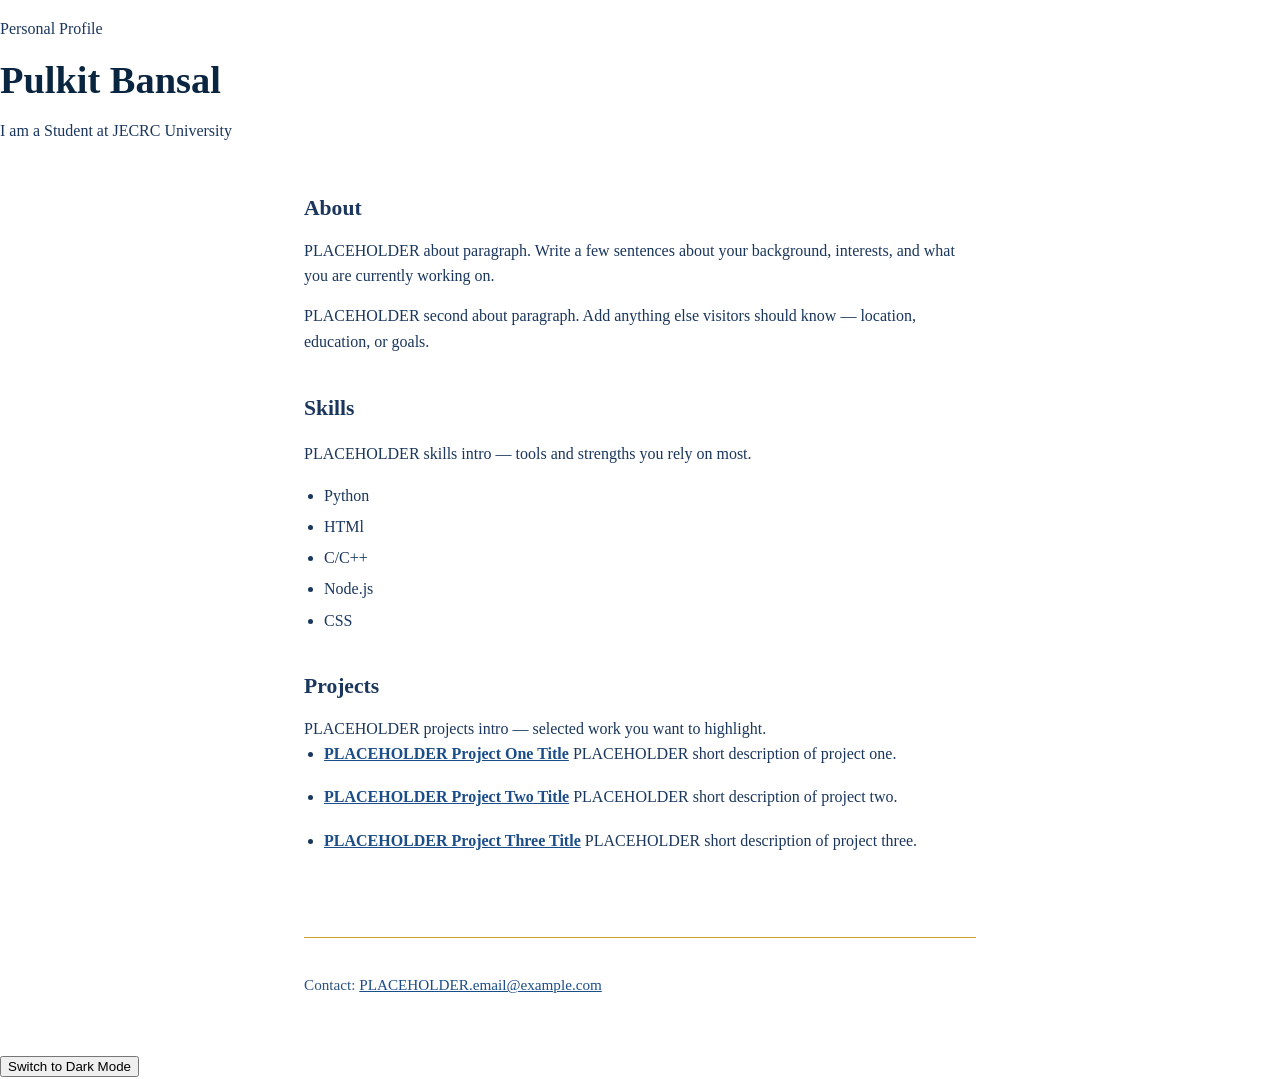
==== Portfolio/index.html @ 15360a72 "Intial portfolio project" ====
<!DOCTYPE html>
<html lang="en">
<head>
  <meta charset="UTF-8">
  <meta name="viewport" content="width=device-width, initial-scale=1.0">
  <title>Pulkit Bansal — Personal Profile</title>
  <link rel="preconnect" href="https://fonts.googleapis.com">
  <link rel="preconnect" href="https://fonts.gstatic.com" crossorigin>
  <link href="https://fonts.googleapis.com/css2?family=Figtree:wght@400;500;600&family=Syne:wght@600;700;800&display=swap" rel="stylesheet">
  <link rel="stylesheet" href="style.css">
</head>
<body>
  <div class="page-bg" aria-hidden="true"></div>

  <header class="hero">
    <p class="hero-label">Personal Profile</p>
    <h1>Pulkit Bansal</h1>
    <p class="hero-lead">
    I am a Student at JECRC University
    </p>
  </header>

  <main>
    <section class="about" id="about" aria-labelledby="about-heading">
      <h2 id="about-heading">About</h2>
      <p>
        PLACEHOLDER about paragraph. Write a few sentences about your background,
        interests, and what you are currently working on.
      </p>
      <p>
        PLACEHOLDER second about paragraph. Add anything else visitors should know —
        location, education, or goals.
      </p>
    </section>

    <section class="skills" id="skills" aria-labelledby="skills-heading">
      <h2 id="skills-heading">Skills</h2>
      <p class="section-lead">PLACEHOLDER skills intro — tools and strengths you rely on most.</p>
      <ul class="skills-list">
        <li>Python</li>
        <li>HTMl</li>
        <li>C/C++</li>
        <li>Node.js</li>
        <li>CSS</li>
      </ul>
    </section>

    <section class="projects" id="projects" aria-labelledby="projects-heading">
      <h2 id="projects-heading">Projects</h2>
      <p class="section-lead">PLACEHOLDER projects intro — selected work you want to highlight.</p>
      <ul class="projects-list">
        <li>
          <a href="https://PLACEHOLDER-project-one.example.com">PLACEHOLDER Project One Title</a>
          <span>PLACEHOLDER short description of project one.</span>
        </li>
        <li>
          <a href="https://PLACEHOLDER-project-two.example.com">PLACEHOLDER Project Two Title</a>
          <span>PLACEHOLDER short description of project two.</span>
        </li>
        <li>
          <a href="https://PLACEHOLDER-project-three.example.com">PLACEHOLDER Project Three Title</a>
          <span>PLACEHOLDER short description of project three.</span>
        </li>
      </ul>
    </section>
  </main>

  <footer class="site-footer">
    <p>Contact: <a href="mailto:PLACEHOLDER.email@example.com">PLACEHOLDER.email@example.com</a></p>
  </footer>
  <button id="themeToggle">Switch to Dark Mode</button>
  <script src="script.js"></script>
</body>
</html>
---- Portfolio/style.css ----
*,
*::before,
*::after {
  box-sizing: border-box;
}

html {
  font-size: 100%;
}

body {
  margin: 0;
  min-height: 100vh;
  font-family: Georgia, "Times New Roman", serif;
  line-height: 1.6;
  color: #1a365d;
  background: #ffffff;
}

.site-header,
main,
.site-footer {
  width: min(42rem, calc(100% - 2rem));
  margin-inline: auto;
}

.site-header {
  padding: 3rem 0 1.5rem;
  border-bottom: 2px solid #c9a227;
}

.eyebrow {
  margin: 0 0 0.5rem;
  font-family: "Segoe UI", Tahoma, sans-serif;
  font-size: 0.8rem;
  letter-spacing: 0.16em;
  text-transform: uppercase;
  color: #c9a227;
}

h1 {
  margin: 0 0 0.4rem;
  font-size: 2.4rem;
  line-height: 1.15;
  color: #0a2540;
}

.tagline {
  margin: 0;
  font-size: 1.05rem;
  color: #2c5282;
}
.dark-mode {
    background-color: #222;
    color: white;
}

main {
  padding: 2rem 0 3rem;
}

section {
  margin-bottom: 2.25rem;
}

h2 {
  margin: 0 0 0.75rem;
  font-size: 1.35rem;
  color: #1b365d;
}

.about p {
  margin: 0 0 0.9rem;
}

.about p:last-child {
  margin-bottom: 0;
}

.skills ul,
.projects ul {
  margin: 0;
  padding-left: 1.25rem;
}

.skills li {
  margin-bottom: 0.35rem;
}

.projects li {
  margin-bottom: 1.1rem;
}

a {
  display: inline-block;
  color: #1b4d89;
  transition: transform 0.2s ease, color 0.2s ease;
}

a:hover {
  text-decoration: underline;
  transform: scale(1.02);
}

.projects a {
  color: #1b4d89;
  font-weight: 700;
  text-decoration: underline;
}

.projects a:hover,
.projects a:focus {
  color: #c9a227;
}

.projects p {
  margin: 0.3rem 0 0;
}

.site-footer {
  padding: 1.25rem 0 2.5rem;
  border-top: 1px solid #c9a227;
  color: #2c5282;
  font-size: 0.95rem;
}

@media (max-width: 640px) {
  h1 {
    font-size: 1.9rem;
  }
}
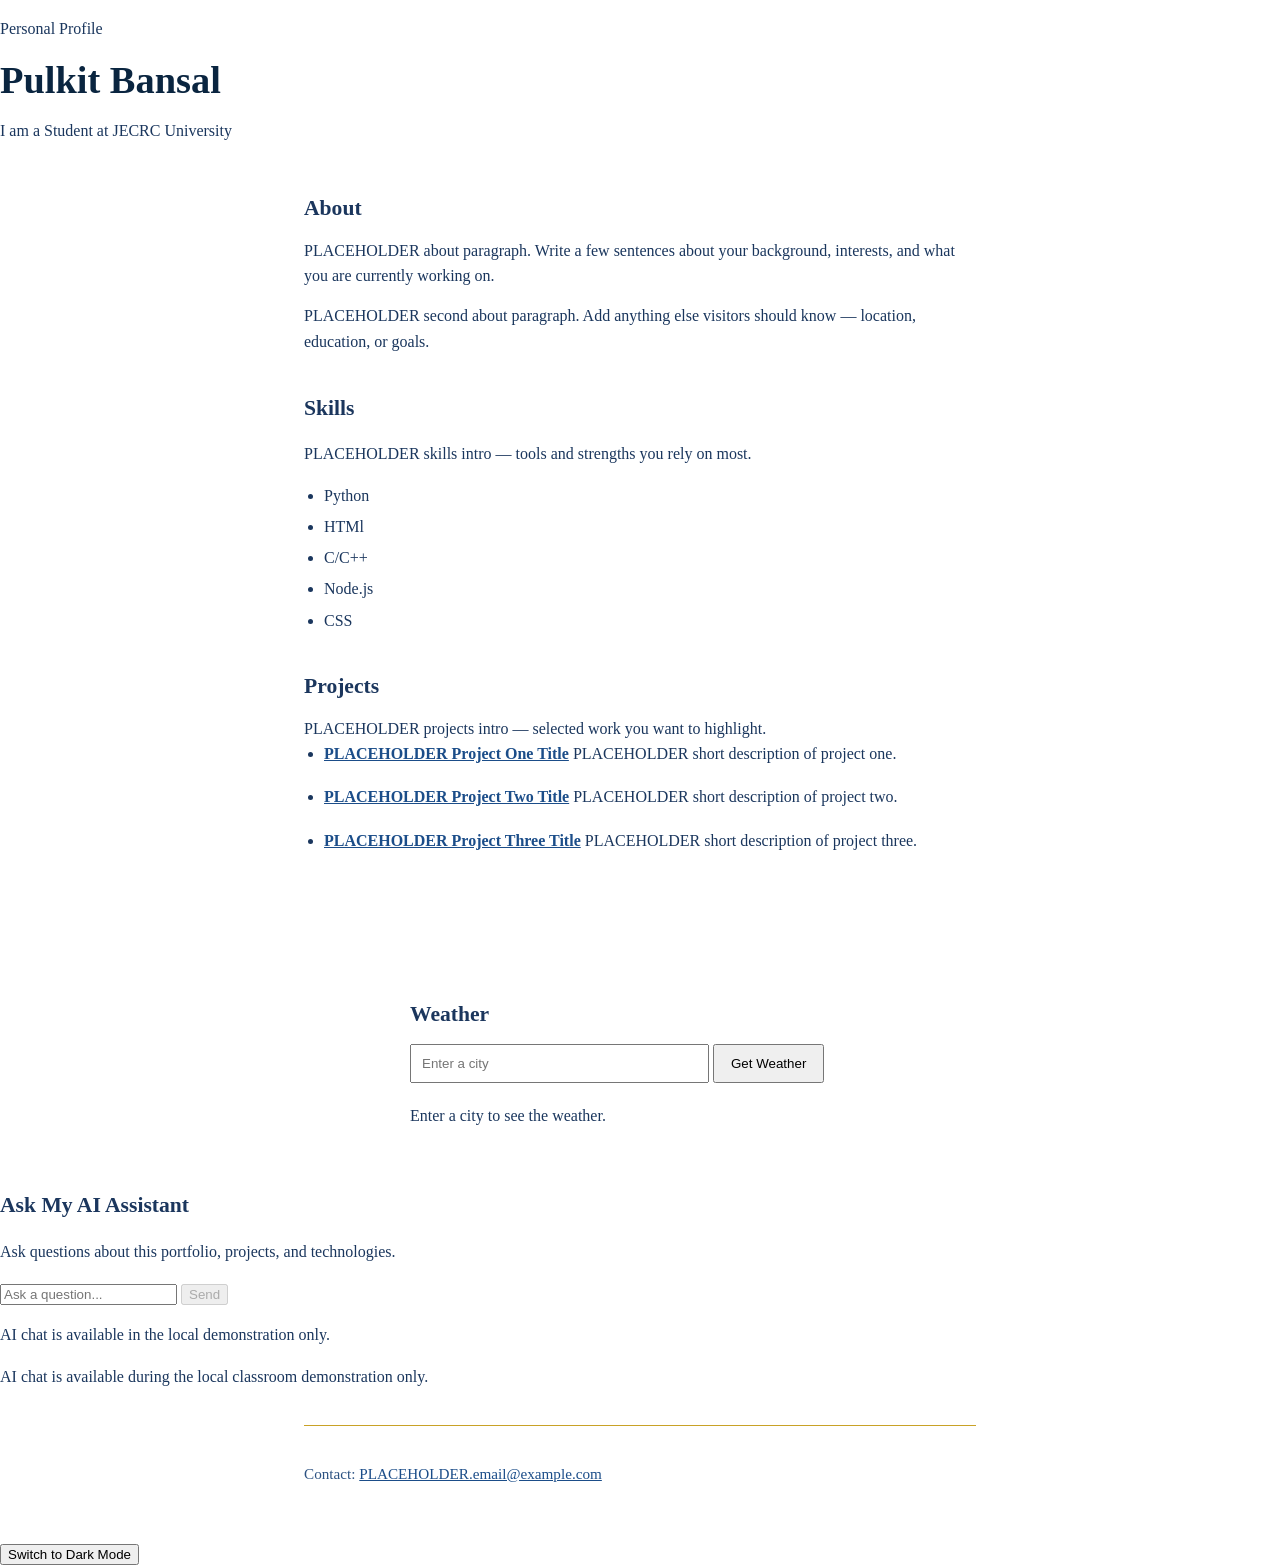
==== commit 12b4af21: "Remove secret config file" ====
--- a/Portfolio/index.html
+++ b/Portfolio/index.html
@@ -8,6 +8,7 @@
   <link rel="preconnect" href="https://fonts.gstatic.com" crossorigin>
   <link href="https://fonts.googleapis.com/css2?family=Figtree:wght@400;500;600&family=Syne:wght@600;700;800&display=swap" rel="stylesheet">
   <link rel="stylesheet" href="style.css">
+  <link rel="stylesheet" href="chatbot.css">
 </head>
 <body>
   <div class="page-bg" aria-hidden="true"></div>
@@ -65,10 +66,64 @@
     </section>
   </main>
 
+
+  <section id="weather">
+    <h2>Weather</h2>
+
+    <input
+        type="text"
+        id="cityInput"
+        placeholder="Enter a city"
+    >
+
+    <button id="weatherButton">
+        Get Weather
+    </button>
+
+    <div id="weatherResult">
+        Enter a city to see the weather.
+    </div>
+</section>
+
+<section id="aiChatSection" class="ai-chat">
+  <h2>Ask My AI Assistant</h2>
+
+  <p>
+    Ask questions about this portfolio,
+    projects, and technologies.
+  </p>
+
+  <div
+    id="chatMessages"
+    aria-live="polite"
+  ></div>
+
+  <div class="chat-controls">
+    <input
+      type="text"
+      id="userInput"
+      placeholder="Ask a question..."
+    />
+
+    <button id="sendButton" type="button">
+      Send
+    </button>
+  </div>
+
+  <p id="chatStatus" role="status"></p>
+
+  <p class="chat-note">
+    AI chat is available during the local
+    classroom demonstration only.
+  </p>
+</section>
+
   <footer class="site-footer">
     <p>Contact: <a href="mailto:PLACEHOLDER.email@example.com">PLACEHOLDER.email@example.com</a></p>
   </footer>
   <button id="themeToggle">Switch to Dark Mode</button>
   <script src="script.js"></script>
+  <script src="config.js"></script>
+  <script src="chatbot.js"></script>
 </body>
 </html>
--- a/Portfolio/style.css
+++ b/Portfolio/style.css
@@ -16,6 +16,30 @@
   color: #1a365d;
   background: #ffffff;
 }
+
+
+
+#weather {
+  max-width: 500px;
+  margin: 40px auto;
+  padding: 20px;
+}
+
+#cityInput {
+  padding: 10px;
+  width: 65%;
+}
+
+#weatherButton {
+  padding: 10px 16px;
+  cursor: pointer;
+}
+
+#weatherResult {
+  margin-top: 20px;
+}
+
+
 
 .site-header,
 main,
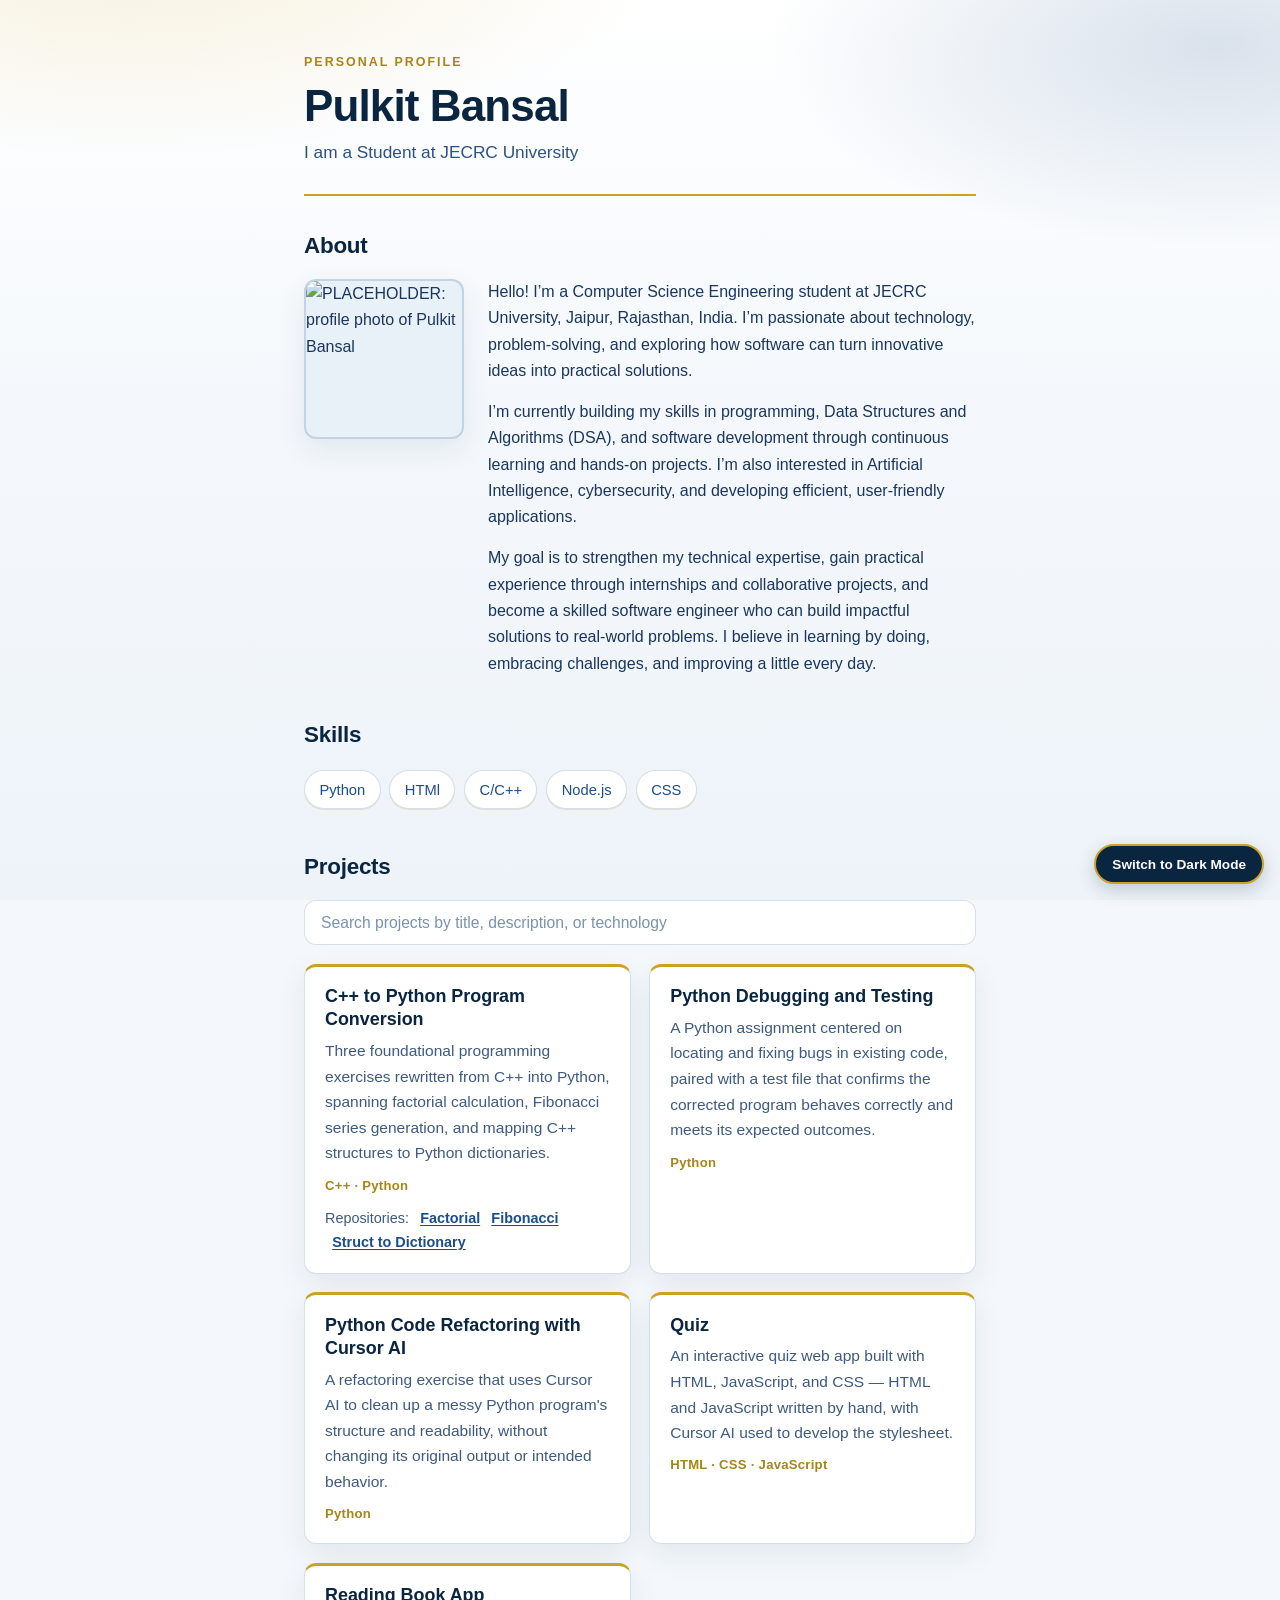
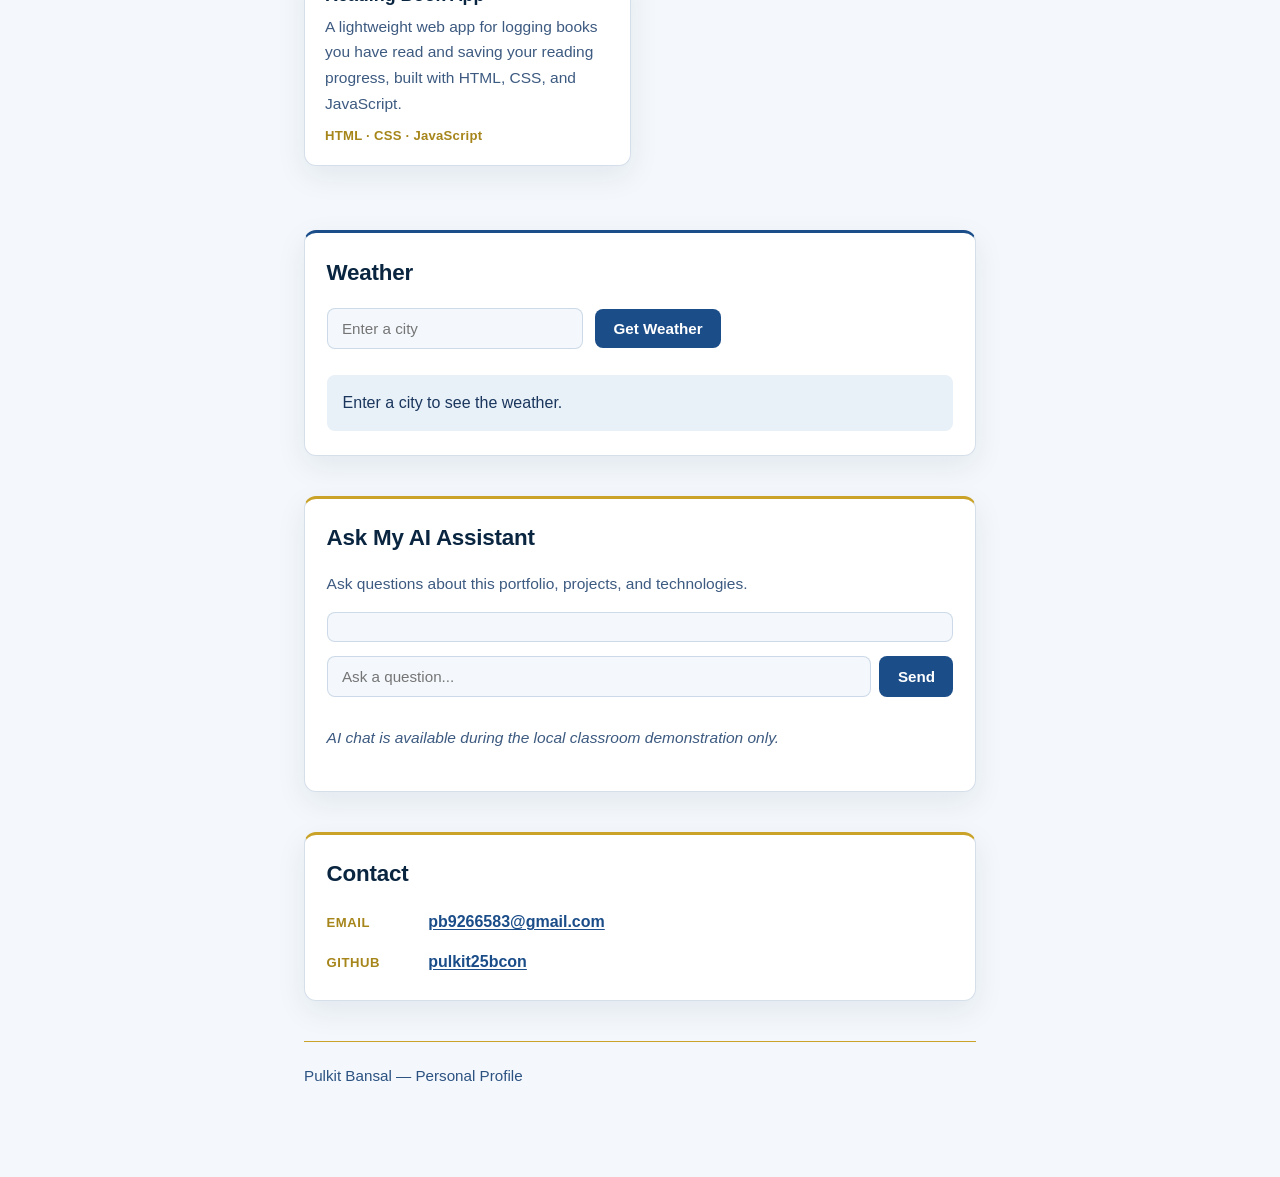
==== commit a8063e78: "Docs: Added Portfolio" ====
--- a/Portfolio/index.html
+++ b/Portfolio/index.html
@@ -24,19 +24,32 @@
   <main>
     <section class="about" id="about" aria-labelledby="about-heading">
       <h2 id="about-heading">About</h2>
-      <p>
-        PLACEHOLDER about paragraph. Write a few sentences about your background,
-        interests, and what you are currently working on.
-      </p>
-      <p>
-        PLACEHOLDER second about paragraph. Add anything else visitors should know —
-        location, education, or goals.
-      </p>
+      <div class="about-layout">
+        <!-- No profile image file found in the project; replace this path when you add one. -->
+        <img
+          class="about-photo"
+          src="images/PLACEHOLDER-profile.jpg"
+          alt="PLACEHOLDER: profile photo of Pulkit Bansal"
+          width="160"
+          height="160"
+        />
+        <div class="about-copy">
+          <p>
+            Hello! I’m a Computer Science Engineering student at JECRC University, Jaipur, Rajasthan, India. I’m passionate about technology, problem-solving, and exploring how software can turn innovative ideas into practical solutions.
+          </p>
+          <p>
+            I’m currently building my skills in programming, Data Structures and Algorithms (DSA), and software development through continuous learning and hands-on projects. I’m also interested in Artificial Intelligence, cybersecurity, and developing efficient, user-friendly applications.
+          </p>
+          <p>
+            My goal is to strengthen my technical expertise, gain practical experience through internships and collaborative projects, and become a skilled software engineer who can build impactful solutions to real-world problems. I believe in learning by doing, embracing challenges, and improving a little every day.
+          </p>
+        </div>
+      </div>
     </section>
 
     <section class="skills" id="skills" aria-labelledby="skills-heading">
       <h2 id="skills-heading">Skills</h2>
-      <p class="section-lead">PLACEHOLDER skills intro — tools and strengths you rely on most.</p>
+      <p class="section-lead"></p>
       <ul class="skills-list">
         <li>Python</li>
         <li>HTMl</li>
@@ -48,19 +61,80 @@
 
     <section class="projects" id="projects" aria-labelledby="projects-heading">
       <h2 id="projects-heading">Projects</h2>
-      <p class="section-lead">PLACEHOLDER projects intro — selected work you want to highlight.</p>
-      <ul class="projects-list">
-        <li>
-          <a href="https://PLACEHOLDER-project-one.example.com">PLACEHOLDER Project One Title</a>
-          <span>PLACEHOLDER short description of project one.</span>
-        </li>
-        <li>
-          <a href="https://PLACEHOLDER-project-two.example.com">PLACEHOLDER Project Two Title</a>
-          <span>PLACEHOLDER short description of project two.</span>
-        </li>
-        <li>
-          <a href="https://PLACEHOLDER-project-three.example.com">PLACEHOLDER Project Three Title</a>
-          <span>PLACEHOLDER short description of project three.</span>
+      <div class="project-search">
+        <label class="visually-hidden" for="projectSearch">Search projects</label>
+        <input
+          id="projectSearch"
+          type="search"
+          placeholder="Search projects by title, description, or technology"
+          autocomplete="off"
+          aria-controls="projects-list"
+        />
+      </div>
+      <p id="projectSearchEmpty" class="project-search-empty" hidden>
+        No projects match your search.
+      </p>
+      <ul id="projects-list" class="projects-list">
+        <li class="project-card" data-technologies="C++ Python">
+          <h3 class="project-title">
+            <a href="https://github.com/pulkit25bcon/python-basics-25bcon1037-factorial" target="_blank" rel="noopener noreferrer">
+              C++ to Python Program Conversion
+            </a>
+          </h3>
+          <p class="project-description">
+            Three foundational programming exercises rewritten from C++ into Python, spanning factorial calculation, Fibonacci series generation, and mapping C++ structures to Python dictionaries.
+          </p>
+          <p class="project-tech">C++ · Python</p>
+          <p class="project-links">
+            Repositories:
+            <a href="https://github.com/pulkit25bcon/python-basics-25bcon1037-factorial" target="_blank" rel="noopener noreferrer">Factorial</a>
+            <a href="https://github.com/pulkit25bcon/python-basics-25bcon1037-fibonacci" target="_blank" rel="noopener noreferrer">Fibonacci</a>
+            <a href="https://github.com/pulkit25bcon/python-basics-25bcon1037-struct-to--dict" target="_blank" rel="noopener noreferrer">Struct to Dictionary</a>
+          </p>
+        </li>
+        <li class="project-card" data-technologies="Python">
+          <h3 class="project-title">
+            <a href="https://github.com/pulkit25bcon/Buggy_Python_Code_25BCON1037" target="_blank" rel="noopener noreferrer">
+              Python Debugging and Testing
+            </a>
+          </h3>
+          <p class="project-description">
+            A Python assignment centered on locating and fixing bugs in existing code, paired with a test file that confirms the corrected program behaves correctly and meets its expected outcomes.
+          </p>
+          <p class="project-tech">Python</p>
+        </li>
+        <li class="project-card" data-technologies="Python">
+          <h3 class="project-title">
+            <a href="https://github.com/pulkit25bcon/messy_25BCON1037" target="_blank" rel="noopener noreferrer">
+              Python Code Refactoring with Cursor AI
+            </a>
+          </h3>
+          <p class="project-description">
+            A refactoring exercise that uses Cursor AI to clean up a messy Python program's structure and readability, without changing its original output or intended behavior.
+          </p>
+          <p class="project-tech">Python</p>
+        </li>
+        <li class="project-card" data-technologies="HTML CSS JavaScript">
+          <h3 class="project-title">
+            <a href="https://github.com/pulkit25bcon/Quiz_25BCON1037" target="_blank" rel="noopener noreferrer">
+              Quiz
+            </a>
+          </h3>
+          <p class="project-description">
+            An interactive quiz web app built with HTML, JavaScript, and CSS — HTML and JavaScript written by hand, with Cursor AI used to develop the stylesheet.
+          </p>
+          <p class="project-tech">HTML · CSS · JavaScript</p>
+        </li>
+        <li class="project-card" data-technologies="HTML CSS JavaScript">
+          <h3 class="project-title">
+            <a href="https://github.com/pulkit25bcon/ReadingBook" target="_blank" rel="noopener noreferrer">
+              Reading Book App
+            </a>
+          </h3>
+          <p class="project-description">
+            A lightweight web app for logging books you have read and saving your reading progress, built with HTML, CSS, and JavaScript.
+          </p>
+          <p class="project-tech">HTML · CSS · JavaScript</p>
         </li>
       </ul>
     </section>
@@ -118,8 +192,25 @@
   </p>
 </section>
 
+  <section class="contact" id="contact" aria-labelledby="contact-heading">
+    <h2 id="contact-heading">Contact</h2>
+    <p class="section-lead">
+    </p>
+    <ul class="contact-list">
+      <li>
+        <span class="contact-label">Email</span>
+        <a href="mailto:PLACEHOLDER.email@example.com">pb9266583@gmail.com</a>
+      </li>
+      <li>
+        <span class="contact-label">GitHub</span>
+        <a href="https://github.com/pulkit25bcon" target="_blank" rel="noopener noreferrer">pulkit25bcon</a>
+      </li>
+      </li>
+    </ul>
+  </section>
+
   <footer class="site-footer">
-    <p>Contact: <a href="mailto:PLACEHOLDER.email@example.com">PLACEHOLDER.email@example.com</a></p>
+    <p>Pulkit Bansal — Personal Profile</p>
   </footer>
   <button id="themeToggle">Switch to Dark Mode</button>
   <script src="script.js"></script>
--- a/Portfolio/style.css
+++ b/Portfolio/style.css
@@ -4,152 +4,565 @@
   box-sizing: border-box;
 }
 
+:root {
+  --blue-deep: #0a2540;
+  --blue-mid: #1b4d89;
+  --blue-soft: #2c5282;
+  --blue-pale: #e8f0f8;
+  --blue-mist: #f4f8fc;
+  --gold: #c9a227;
+  --gold-soft: #e8d48b;
+  --gold-deep: #a6851a;
+  --white: #ffffff;
+  --text: #1a365d;
+  --text-muted: #3d5a80;
+  --border: rgba(27, 77, 137, 0.18);
+  --shadow: 0 10px 30px rgba(10, 37, 64, 0.08);
+  --radius: 12px;
+  --content: min(42rem, calc(100% - 2rem));
+  --font-display: "Syne", sans-serif;
+  --font-body: "Figtree", sans-serif;
+}
+
 html {
   font-size: 100%;
+  scroll-behavior: smooth;
 }
 
 body {
   margin: 0;
   min-height: 100vh;
-  font-family: Georgia, "Times New Roman", serif;
-  line-height: 1.6;
-  color: #1a365d;
-  background: #ffffff;
-}
-
-
-
-#weather {
-  max-width: 500px;
-  margin: 40px auto;
-  padding: 20px;
-}
-
-#cityInput {
-  padding: 10px;
-  width: 65%;
-}
-
-#weatherButton {
-  padding: 10px 16px;
-  cursor: pointer;
-}
-
-#weatherResult {
-  margin-top: 20px;
-}
-
-
-
-.site-header,
-main,
-.site-footer {
-  width: min(42rem, calc(100% - 2rem));
+  font-family: var(--font-body);
+  line-height: 1.65;
+  color: var(--text);
+  background: var(--blue-mist);
+  position: relative;
+}
+
+.page-bg {
+  position: fixed;
+  inset: 0;
+  z-index: -1;
+  pointer-events: none;
+  background:
+    radial-gradient(ellipse 80% 50% at 10% -10%, rgba(201, 162, 39, 0.18), transparent 55%),
+    radial-gradient(ellipse 70% 45% at 95% 5%, rgba(27, 77, 137, 0.16), transparent 50%),
+    linear-gradient(180deg, #ffffff 0%, var(--blue-mist) 45%, #eef3f9 100%);
+}
+
+.visually-hidden {
+  position: absolute;
+  width: 1px;
+  height: 1px;
+  padding: 0;
+  margin: -1px;
+  overflow: hidden;
+  clip: rect(0, 0, 0, 0);
+  white-space: nowrap;
+  border: 0;
+}
+
+/* ——— Hero ——— */
+.hero {
+  width: var(--content);
   margin-inline: auto;
-}
-
-.site-header {
-  padding: 3rem 0 1.5rem;
-  border-bottom: 2px solid #c9a227;
-}
-
-.eyebrow {
-  margin: 0 0 0.5rem;
-  font-family: "Segoe UI", Tahoma, sans-serif;
-  font-size: 0.8rem;
+  padding: 3.25rem 0 1.75rem;
+  border-bottom: 2px solid var(--gold);
+}
+
+.hero-label {
+  margin: 0 0 0.55rem;
+  font-family: var(--font-body);
+  font-size: 0.78rem;
+  font-weight: 600;
   letter-spacing: 0.16em;
   text-transform: uppercase;
-  color: #c9a227;
-}
-
-h1 {
+  color: var(--gold-deep);
+}
+
+.hero h1 {
+  margin: 0 0 0.45rem;
+  font-family: var(--font-display);
+  font-size: clamp(2rem, 5vw, 2.75rem);
+  font-weight: 800;
+  line-height: 1.12;
+  color: var(--blue-deep);
+  letter-spacing: -0.02em;
+}
+
+.hero-lead {
+  margin: 0;
+  font-size: 1.08rem;
+  color: var(--blue-soft);
+}
+
+/* ——— Main sections ——— */
+main {
+  width: var(--content);
+  margin-inline: auto;
+  padding: 2rem 0 1.5rem;
+}
+
+section {
+  margin-bottom: 2.5rem;
+}
+
+h2 {
+  margin: 0 0 0.85rem;
+  font-family: var(--font-display);
+  font-size: 1.4rem;
+  font-weight: 700;
+  color: var(--blue-deep);
+  letter-spacing: -0.01em;
+}
+
+.section-lead {
+  margin: 0 0 1rem;
+  color: var(--text-muted);
+}
+
+.about-layout {
+  display: flex;
+  flex-wrap: wrap;
+  align-items: flex-start;
+  gap: 1.25rem 1.5rem;
+}
+
+.about-photo {
+  flex: 0 0 auto;
+  width: 160px;
+  height: 160px;
+  object-fit: cover;
+  border-radius: var(--radius);
+  border: 2px solid var(--border);
+  box-shadow: var(--shadow);
+  background: var(--blue-pale);
+}
+
+.about-copy {
+  flex: 1 1 14rem;
+  min-width: 0;
+}
+
+.about-copy p {
+  margin: 0 0 0.9rem;
+  color: var(--text);
+}
+
+.about-copy p:last-child {
+  margin-bottom: 0;
+}
+
+/* ——— Skills ——— */
+.skills-list {
+  display: flex;
+  flex-wrap: wrap;
+  gap: 0.55rem;
+  margin: 0;
+  padding: 0;
+  list-style: none;
+}
+
+.skills-list li {
+  padding: 0.4rem 0.9rem;
+  font-size: 0.92rem;
+  font-weight: 500;
+  color: var(--blue-mid);
+  background: var(--white);
+  border: 1px solid var(--border);
+  border-radius: 999px;
+  box-shadow: 0 1px 0 rgba(201, 162, 39, 0.25);
+}
+
+/* ——— Project search ——— */
+.project-search {
+  margin: 0 0 1.15rem;
+}
+
+.project-search input {
+  width: 100%;
+  padding: 0.8rem 1rem;
+  font-family: inherit;
+  font-size: 0.98rem;
+  color: var(--blue-deep);
+  background: var(--white);
+  border: 1.5px solid var(--border);
+  border-radius: var(--radius);
+  outline: none;
+  transition: border-color 0.2s ease, box-shadow 0.2s ease;
+}
+
+.project-search input::placeholder {
+  color: #7a92ad;
+}
+
+.project-search input:focus {
+  border-color: var(--gold);
+  box-shadow: 0 0 0 3px rgba(201, 162, 39, 0.22);
+}
+
+.project-search-empty {
+  margin: 0 0 1rem;
+  padding: 0.85rem 1rem;
+  font-size: 0.95rem;
+  color: var(--blue-soft);
+  background: var(--blue-pale);
+  border-left: 3px solid var(--gold);
+  border-radius: 0 var(--radius) var(--radius) 0;
+}
+
+.project-search-empty[hidden] {
+  display: none;
+}
+
+/* ——— Projects ——— */
+.projects-list {
+  margin: 0;
+  padding: 0;
+  list-style: none;
+  display: grid;
+  grid-template-columns: 1fr;
+  gap: 1.15rem;
+}
+
+.project-card {
+  margin: 0;
+  padding: 1.15rem 1.25rem;
+  background: var(--white);
+  border: 1px solid var(--border);
+  border-radius: var(--radius);
+  box-shadow: var(--shadow);
+  border-top: 3px solid var(--gold);
+  transition: transform 0.2s ease, box-shadow 0.2s ease;
+  display: flex;
+  flex-direction: column;
+  height: 100%;
+}
+
+.project-card:hover {
+  transform: translateY(-2px);
+  box-shadow: 0 14px 34px rgba(10, 37, 64, 0.12);
+}
+
+.project-card[hidden] {
+  display: none;
+}
+
+.project-title {
   margin: 0 0 0.4rem;
-  font-size: 2.4rem;
-  line-height: 1.15;
+  font-family: var(--font-display);
+  font-size: 1.12rem;
+  font-weight: 700;
+  line-height: 1.3;
+}
+
+.project-title a {
+  color: var(--blue-deep);
+  text-decoration: none;
+}
+
+.project-title a:hover,
+.project-title a:focus {
+  color: var(--gold-deep);
+  text-decoration: underline;
+}
+
+.project-description {
+  margin: 0 0 0.55rem;
+  color: var(--text-muted);
+  font-size: 0.97rem;
+}
+
+.project-tech {
+  margin: 0;
+  font-size: 0.82rem;
+  font-weight: 600;
+  letter-spacing: 0.02em;
+  color: var(--gold-deep);
+}
+
+.project-links {
+  margin: 0.65rem 0 0;
+  font-size: 0.9rem;
+  color: var(--text-muted);
+}
+
+.project-links a {
+  margin-left: 0.45rem;
+  color: var(--blue-mid);
+  font-weight: 600;
+  text-decoration: underline;
+  text-underline-offset: 2px;
+}
+
+.project-links a:hover,
+.project-links a:focus {
+  color: var(--gold-deep);
+}
+
+/* ——— Links ——— */
+a {
+  color: var(--blue-mid);
+  transition: color 0.2s ease;
+}
+
+a:hover {
+  color: var(--gold-deep);
+}
+
+/* ——— Weather ——— */
+#weather {
+  width: var(--content);
+  margin: 0 auto 2.5rem;
+  padding: 1.35rem 1.35rem 1.5rem;
+  background: var(--white);
+  border: 1px solid var(--border);
+  border-radius: var(--radius);
+  box-shadow: var(--shadow);
+  border-top: 3px solid var(--blue-mid);
+}
+
+#weather h2 {
+  margin-bottom: 1rem;
+}
+
+#cityInput {
+  width: min(100%, 16rem);
+  padding: 0.7rem 0.9rem;
+  margin-right: 0.5rem;
+  margin-bottom: 0.55rem;
+  font-family: inherit;
+  font-size: 0.95rem;
+  color: var(--blue-deep);
+  background: var(--blue-mist);
+  border: 1.5px solid var(--border);
+  border-radius: 8px;
+  outline: none;
+}
+
+#cityInput:focus {
+  border-color: var(--gold);
+  box-shadow: 0 0 0 3px rgba(201, 162, 39, 0.2);
+}
+
+#weatherButton {
+  padding: 0.7rem 1.15rem;
+  font-family: inherit;
+  font-size: 0.95rem;
+  font-weight: 600;
+  color: var(--white);
+  background: var(--blue-mid);
+  border: none;
+  border-radius: 8px;
+  cursor: pointer;
+  transition: background 0.2s ease, transform 0.15s ease;
+}
+
+#weatherButton:hover {
+  background: var(--blue-deep);
+  transform: translateY(-1px);
+}
+
+#weatherResult {
+  margin-top: 1.1rem;
+  padding: 0.9rem 1rem;
+  color: var(--text);
+  background: var(--blue-pale);
+  border-radius: 8px;
+}
+
+#weatherResult h3 {
+  margin: 0 0 0.35rem;
+  font-family: var(--font-display);
+  color: var(--blue-deep);
+}
+
+#weatherResult p {
+  margin: 0.2rem 0;
+}
+
+/* ——— AI chat shell (layout only; details in chatbot.css) ——— */
+.ai-chat {
+  width: var(--content);
+  margin: 0 auto 2.5rem;
+}
+
+/* ——— Contact ——— */
+.contact {
+  width: var(--content);
+  margin: 0 auto 2.5rem;
+  padding: 1.35rem 1.35rem 1.5rem;
+  background: var(--white);
+  border: 1px solid var(--border);
+  border-radius: var(--radius);
+  box-shadow: var(--shadow);
+  border-top: 3px solid var(--gold);
+}
+
+.contact-list {
+  margin: 0;
+  padding: 0;
+  list-style: none;
+  display: flex;
+  flex-direction: column;
+  gap: 0.85rem;
+}
+
+.contact-list li {
+  display: flex;
+  flex-wrap: wrap;
+  align-items: baseline;
+  gap: 0.35rem 0.85rem;
+}
+
+.contact-label {
+  flex: 0 0 5.5rem;
+  font-size: 0.82rem;
+  font-weight: 600;
+  letter-spacing: 0.04em;
+  text-transform: uppercase;
+  color: var(--gold-deep);
+}
+
+.contact-list a {
+  color: var(--blue-mid);
+  font-weight: 600;
+  text-decoration: underline;
+  text-underline-offset: 2px;
+}
+
+.contact-list a:hover,
+.contact-list a:focus {
+  color: var(--gold-deep);
+}
+
+.contact-placeholder {
+  color: var(--text-muted);
+  font-size: 0.95rem;
+}
+
+/* ——— Footer ——— */
+.site-footer {
+  width: var(--content);
+  margin-inline: auto;
+  padding: 1.35rem 0 5.5rem;
+  border-top: 1px solid var(--gold);
+  color: var(--blue-soft);
+  font-size: 0.95rem;
+}
+
+.site-footer p {
+  margin: 0;
+}
+
+.site-footer a {
+  color: var(--blue-mid);
+  font-weight: 600;
+}
+
+.site-footer a:hover {
+  color: var(--gold-deep);
+}
+
+/* ——— Theme toggle ——— */
+#themeToggle {
+  position: fixed;
+  right: 1rem;
+  bottom: 1rem;
+  z-index: 50;
+  padding: 0.65rem 1rem;
+  font-family: inherit;
+  font-size: 0.85rem;
+  font-weight: 600;
+  color: var(--white);
+  background: var(--blue-deep);
+  border: 2px solid var(--gold);
+  border-radius: 999px;
+  cursor: pointer;
+  box-shadow: 0 6px 18px rgba(10, 37, 64, 0.2);
+  transition: background 0.2s ease, color 0.2s ease;
+}
+
+#themeToggle:hover {
+  background: var(--gold);
+  color: var(--blue-deep);
+}
+
+/* ——— Dark mode ——— */
+body.dark-mode {
+  --blue-deep: #e8f0f8;
+  --blue-mid: #7eb6e8;
+  --blue-soft: #a8c5e0;
+  --blue-pale: #1a2f4a;
+  --blue-mist: #0d1b2a;
+  --gold: #d4b84a;
+  --gold-soft: #e8d48b;
+  --gold-deep: #e8d48b;
+  --white: #132336;
+  --text: #e8f0f8;
+  --text-muted: #b8c9dc;
+  --border: rgba(232, 212, 139, 0.22);
+  --shadow: 0 10px 30px rgba(0, 0, 0, 0.35);
+  color: var(--text);
+  background: #0a1628;
+}
+
+body.dark-mode .page-bg {
+  background:
+    radial-gradient(ellipse 80% 50% at 10% -10%, rgba(201, 162, 39, 0.12), transparent 55%),
+    radial-gradient(ellipse 70% 45% at 95% 5%, rgba(27, 77, 137, 0.25), transparent 50%),
+    linear-gradient(180deg, #0a1628 0%, #0d1b2a 50%, #102033 100%);
+}
+
+body.dark-mode #themeToggle {
+  background: var(--gold);
   color: #0a2540;
-}
-
-.tagline {
-  margin: 0;
-  font-size: 1.05rem;
-  color: #2c5282;
-}
-.dark-mode {
-    background-color: #222;
-    color: white;
-}
-
-main {
-  padding: 2rem 0 3rem;
-}
-
-section {
-  margin-bottom: 2.25rem;
-}
-
-h2 {
-  margin: 0 0 0.75rem;
-  font-size: 1.35rem;
-  color: #1b365d;
-}
-
-.about p {
-  margin: 0 0 0.9rem;
-}
-
-.about p:last-child {
-  margin-bottom: 0;
-}
-
-.skills ul,
-.projects ul {
-  margin: 0;
-  padding-left: 1.25rem;
-}
-
-.skills li {
-  margin-bottom: 0.35rem;
-}
-
-.projects li {
-  margin-bottom: 1.1rem;
-}
-
-a {
-  display: inline-block;
-  color: #1b4d89;
-  transition: transform 0.2s ease, color 0.2s ease;
-}
-
-a:hover {
-  text-decoration: underline;
-  transform: scale(1.02);
-}
-
-.projects a {
-  color: #1b4d89;
-  font-weight: 700;
-  text-decoration: underline;
-}
-
-.projects a:hover,
-.projects a:focus {
-  color: #c9a227;
-}
-
-.projects p {
-  margin: 0.3rem 0 0;
-}
-
-.site-footer {
-  padding: 1.25rem 0 2.5rem;
-  border-top: 1px solid #c9a227;
-  color: #2c5282;
-  font-size: 0.95rem;
+  border-color: var(--gold-soft);
+}
+
+body.dark-mode #themeToggle:hover {
+  background: var(--white);
+  color: var(--gold);
+}
+
+/* ——— Responsive ——— */
+@media (min-width: 640px) {
+  .projects-list {
+    grid-template-columns: repeat(2, minmax(0, 1fr));
+  }
 }
 
 @media (max-width: 640px) {
-  h1 {
-    font-size: 1.9rem;
-  }
-}
+  .hero {
+    padding-top: 2.5rem;
+  }
+
+  .about-photo {
+    width: 120px;
+    height: 120px;
+  }
+
+  .project-card {
+    padding: 1rem;
+  }
+
+  .contact-label {
+    flex-basis: 100%;
+  }
+
+  #cityInput {
+    width: 100%;
+    margin-right: 0;
+  }
+
+  #weatherButton {
+    width: 100%;
+  }
+
+  #themeToggle {
+    right: 0.75rem;
+    bottom: 0.75rem;
+    font-size: 0.8rem;
+    padding: 0.55rem 0.85rem;
+  }
+}
--- a/Portfolio/chatbot.css
+++ b/Portfolio/chatbot.css
@@ -0,0 +1,122 @@
+.ai-chat {
+  padding: 1.35rem 1.35rem 1.5rem;
+  background: var(--white, #ffffff);
+  border: 1px solid var(--border, rgba(27, 77, 137, 0.18));
+  border-radius: var(--radius, 12px);
+  box-shadow: var(--shadow, 0 10px 30px rgba(10, 37, 64, 0.08));
+  border-top: 3px solid var(--gold, #c9a227);
+}
+
+.ai-chat > p {
+  margin: 0 0 1rem;
+  color: var(--text-muted, #3d5a80);
+  font-size: 0.97rem;
+}
+
+#chatMessages {
+  max-height: 280px;
+  overflow-y: auto;
+  padding: 0.85rem;
+  margin-bottom: 0.9rem;
+  background: var(--blue-mist, #f4f8fc);
+  border: 1px solid var(--border, rgba(27, 77, 137, 0.18));
+  border-radius: 8px;
+  display: flex;
+  flex-direction: column;
+  gap: 0.65rem;
+}
+
+.chat-message {
+  max-width: 90%;
+  padding: 0.65rem 0.85rem;
+  font-size: 0.93rem;
+  line-height: 1.5;
+  border-radius: 10px;
+  word-wrap: break-word;
+}
+
+.chat-user {
+  align-self: flex-end;
+  color: #ffffff;
+  background: var(--blue-mid, #1b4d89);
+  border-bottom-right-radius: 3px;
+}
+
+.chat-assistant {
+  align-self: flex-start;
+  color: var(--text, #1a365d);
+  background: var(--white, #ffffff);
+  border: 1px solid var(--border, rgba(27, 77, 137, 0.18));
+  border-left: 3px solid var(--gold, #c9a227);
+  border-bottom-left-radius: 3px;
+}
+
+.chat-controls {
+  display: flex;
+  flex-wrap: wrap;
+  gap: 0.5rem;
+}
+
+#userInput {
+  flex: 1 1 12rem;
+  min-width: 0;
+  padding: 0.7rem 0.9rem;
+  font-family: inherit;
+  font-size: 0.95rem;
+  color: var(--blue-deep, #0a2540);
+  background: var(--blue-mist, #f4f8fc);
+  border: 1.5px solid var(--border, rgba(27, 77, 137, 0.18));
+  border-radius: 8px;
+  outline: none;
+}
+
+#userInput:focus {
+  border-color: var(--gold, #c9a227);
+  box-shadow: 0 0 0 3px rgba(201, 162, 39, 0.2);
+}
+
+#sendButton {
+  padding: 0.7rem 1.15rem;
+  font-family: inherit;
+  font-size: 0.95rem;
+  font-weight: 600;
+  color: #ffffff;
+  background: var(--blue-mid, #1b4d89);
+  border: none;
+  border-radius: 8px;
+  cursor: pointer;
+  transition: background 0.2s ease, opacity 0.2s ease;
+}
+
+#sendButton:hover:not(:disabled) {
+  background: var(--blue-deep, #0a2540);
+}
+
+#sendButton:disabled {
+  opacity: 0.55;
+  cursor: not-allowed;
+}
+
+#chatStatus {
+  min-height: 1.25em;
+  margin: 0.65rem 0 0;
+  font-size: 0.88rem;
+  color: var(--blue-soft, #2c5282);
+}
+
+.chat-note {
+  margin: 0.75rem 0 0;
+  font-size: 0.82rem;
+  color: var(--text-muted, #3d5a80);
+  font-style: italic;
+}
+
+@media (max-width: 640px) {
+  .ai-chat {
+    padding: 1.1rem;
+  }
+
+  #sendButton {
+    width: 100%;
+  }
+}
